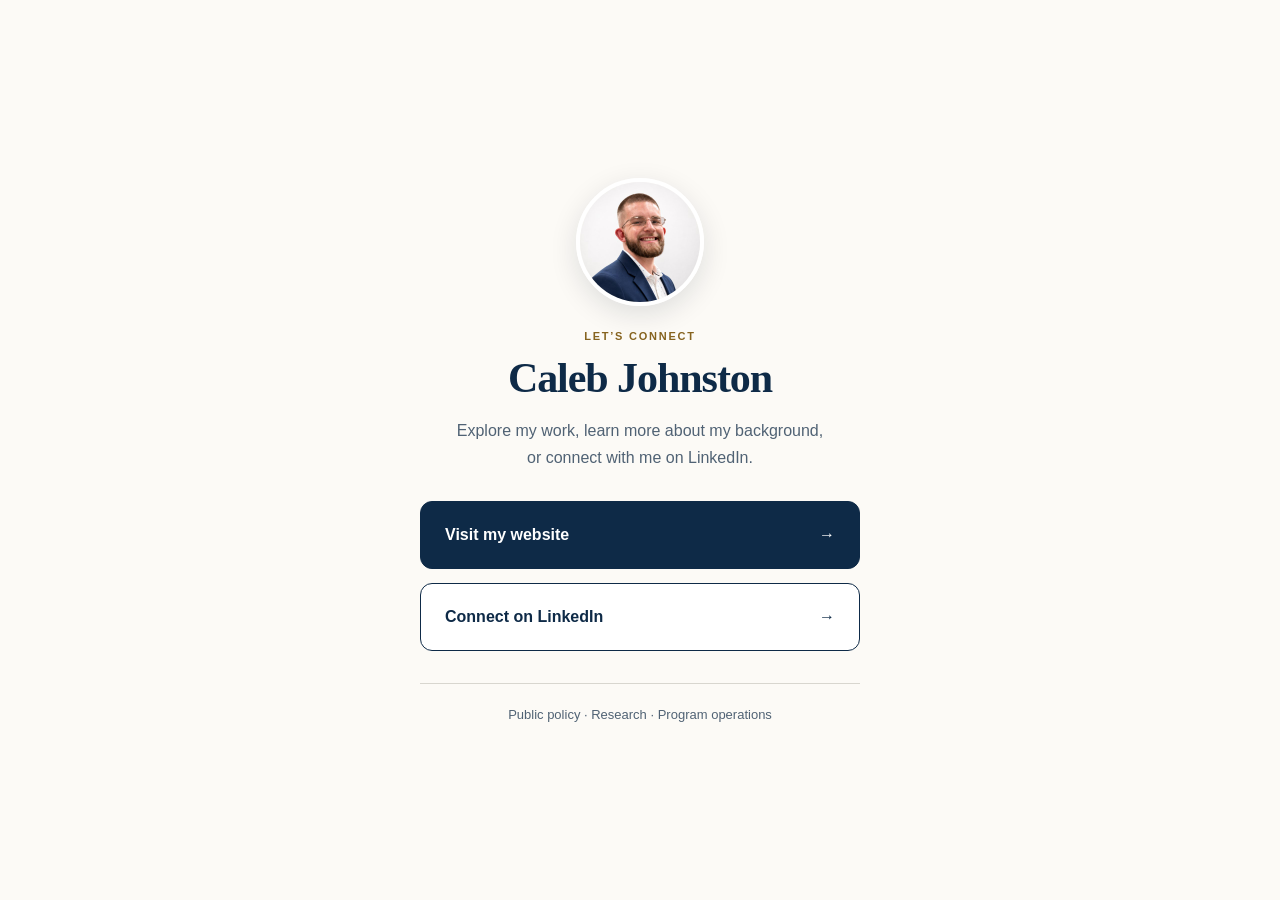
==== connect/index.html @ 1fb0eb11 "Add connection page linking website and LinkedIn" ====
<!doctype html>
<html lang="en">
<head>
  <meta charset="utf-8">
  <meta name="viewport" content="width=device-width, initial-scale=1">
  <title>Connect with Caleb Johnston</title>
  <meta name="description" content="Visit Caleb Johnston’s website or connect with him on LinkedIn.">
  <meta name="theme-color" content="#0e2a47">
  <link rel="canonical" href="https://caleb-johnston.com/connect/">
  <link rel="icon" href="/assets/favicon.svg" type="image/svg+xml">
  <meta property="og:title" content="Connect with Caleb Johnston">
  <meta property="og:description" content="Explore my work or connect with me on LinkedIn.">
  <meta property="og:type" content="website">
  <meta property="og:url" content="https://caleb-johnston.com/connect/">
  <meta property="og:image" content="https://caleb-johnston.com/assets/og-image.jpg">
  <style>
    * { box-sizing: border-box; }
    body { margin: 0; min-height: 100vh; min-height: 100svh; display: grid; place-items: center; padding: 36px 20px; background: #fcfaf6; color: #0e2a47; font-family: -apple-system, BlinkMacSystemFont, "Segoe UI", sans-serif; }
    main { width: 100%; max-width: 440px; text-align: center; }
    .portrait { width: 128px; height: 128px; object-fit: cover; border-radius: 50%; margin: 0 auto 24px; display: block; border: 4px solid #fff; box-shadow: 0 8px 28px rgb(7 26 43 / 12%); }
    .eyebrow { color: #86631f; font-size: 11px; letter-spacing: .16em; font-weight: 700; text-transform: uppercase; margin: 0 0 12px; }
    h1 { font-family: Georgia, "Times New Roman", serif; font-size: clamp(32px, 8vw, 42px); line-height: 1.15; margin: 0 0 16px; font-weight: 700; letter-spacing: -.025em; }
    .intro { color: #506274; font-size: 16px; line-height: 1.65; margin: 0 0 30px; }
    nav { display: grid; gap: 14px; }
    .button { display: flex; align-items: center; justify-content: space-between; gap: 12px; min-height: 68px; padding: 20px 24px; border: 1px solid #0e2a47; border-radius: 12px; text-decoration: none; font-size: 16px; font-weight: 650; color: #fff; background: #0e2a47; }
    .secondary { color: #0e2a47; background: #fff; }
    .button:hover { background: #183c5e; color: #fff; }
    .button:focus-visible { outline: 3px solid #86631f; outline-offset: 5px; }
    footer { border-top: 1px solid #d8d6cf; padding-top: 23px; margin-top: 32px; color: #506274; font-size: 13px; }
  </style>
</head>
<body>
  <main>
    <img class="portrait" src="/assets/photos/caleb-johnston-headshot-480.jpg" width="128" height="128" alt="Caleb Johnston">
    <p class="eyebrow">Let’s connect</p>
    <h1>Caleb Johnston</h1>
    <p class="intro">Explore my work, learn more about my background,<br>or connect with me on LinkedIn.</p>
    <nav aria-label="Connect with Caleb">
      <a class="button" href="https://caleb-johnston.com/">Visit my website <span aria-hidden="true">→</span></a>
      <a class="button secondary" href="https://www.linkedin.com/in/caleb-david-johnston/">Connect on LinkedIn <span aria-hidden="true">→</span></a>
    </nav>
    <footer>Public policy · Research · Program operations</footer>
  </main>
</body>
</html>
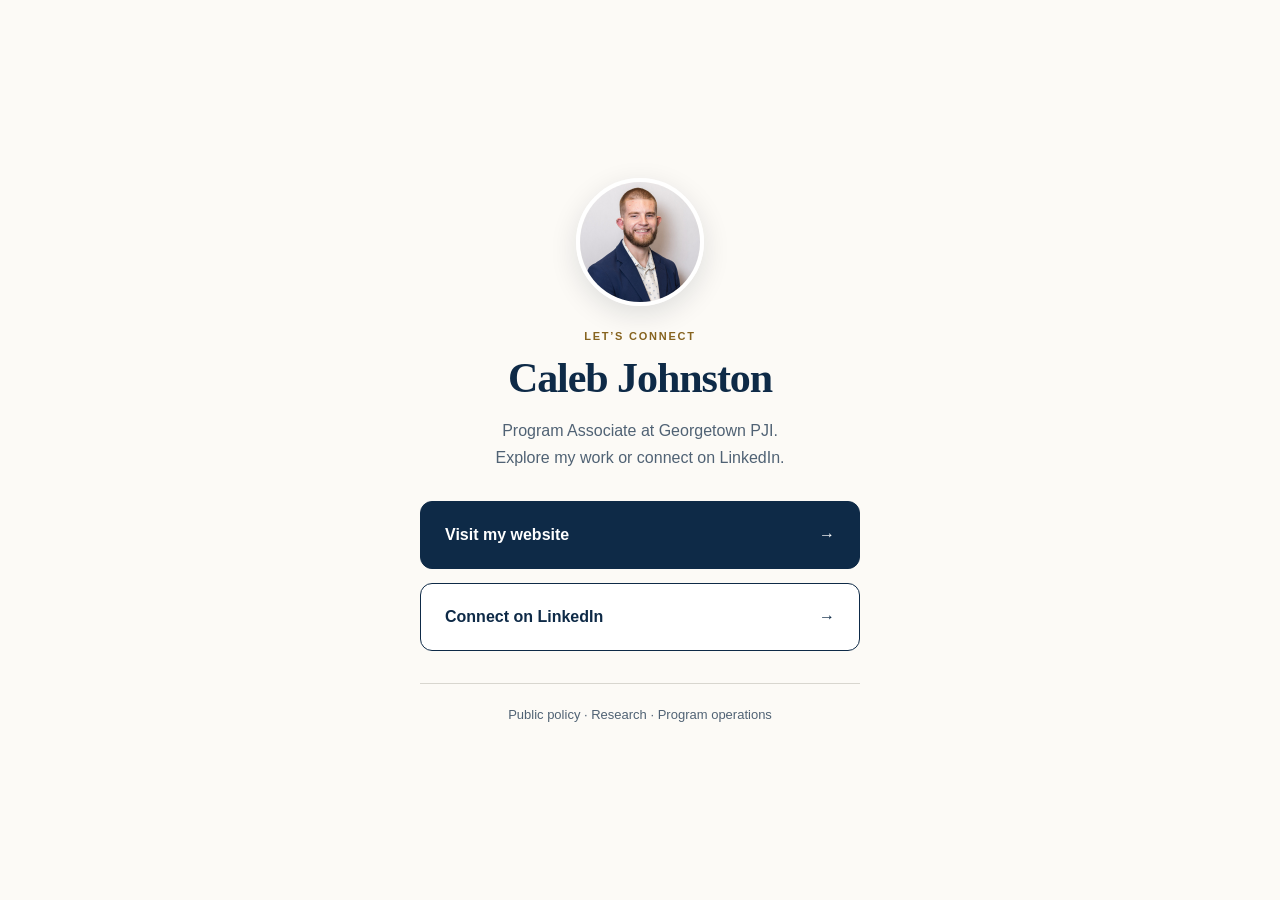
==== commit b73c44a0: "Update professional portfolio with current PJI role and new portrait" ====
--- a/connect/index.html
+++ b/connect/index.html
@@ -31,10 +31,10 @@
 </head>
 <body>
   <main>
-    <img class="portrait" src="/assets/photos/caleb-johnston-headshot-480.jpg" width="128" height="128" alt="Caleb Johnston">
+    <img class="portrait" src="/assets/photos/caleb-johnston-headshot-480.jpg" width="128" height="128" alt="Caleb Johnston smiling in a navy blazer">
     <p class="eyebrow">Let’s connect</p>
     <h1>Caleb Johnston</h1>
-    <p class="intro">Explore my work, learn more about my background,<br>or connect with me on LinkedIn.</p>
+    <p class="intro">Program Associate at Georgetown PJI.<br>Explore my work or connect on LinkedIn.</p>
     <nav aria-label="Connect with Caleb">
       <a class="button" href="https://caleb-johnston.com/">Visit my website <span aria-hidden="true">→</span></a>
       <a class="button secondary" href="https://www.linkedin.com/in/caleb-david-johnston/">Connect on LinkedIn <span aria-hidden="true">→</span></a>
